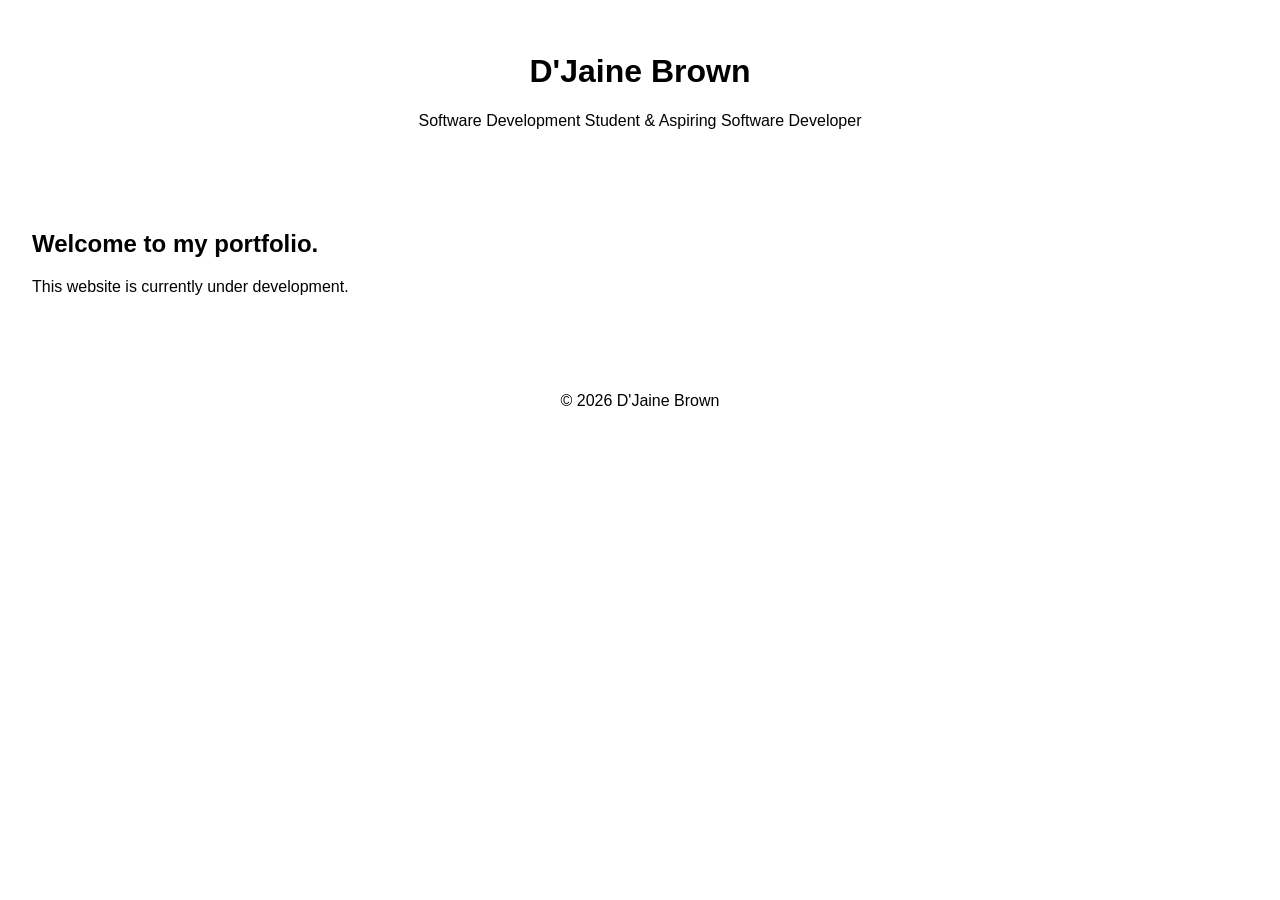
==== index.html @ 5266ee8f "Create Initial Portfolio Website" ====
<!DOCTYPE html>
<html lang="en">
<head>
    <meta charset="UTF-8">
    <meta name="viewport" content="width=device-width, initial-scale=1.0">
    <title>D'Jaine Brown | Portfolio</title>

    <link rel="stylesheet" href="CSS/style.css">
</head>

<body>

    <header>
        <h1>D'Jaine Brown</h1>
        <p>Software Development Student &amp; Aspiring Software Developer</p>
    </header>

    <main>
        <h2>Welcome to my portfolio.</h2>
        <p>This website is currently under development.</p>
    </main>

    <footer>
        <p>&copy; 2026 D'Jaine Brown</p>
    </footer>

    <script src="JS/script.js"></script>
</body>
</html>
---- CSS/style.css ----
body {
    font-family: Arial, sans-serif;
    margin: 0;
    padding: 0;
}

header,
main,
footer {
    padding: 2rem;
}

header {
    text-align: center;
}

footer {
    text-align: center;
}
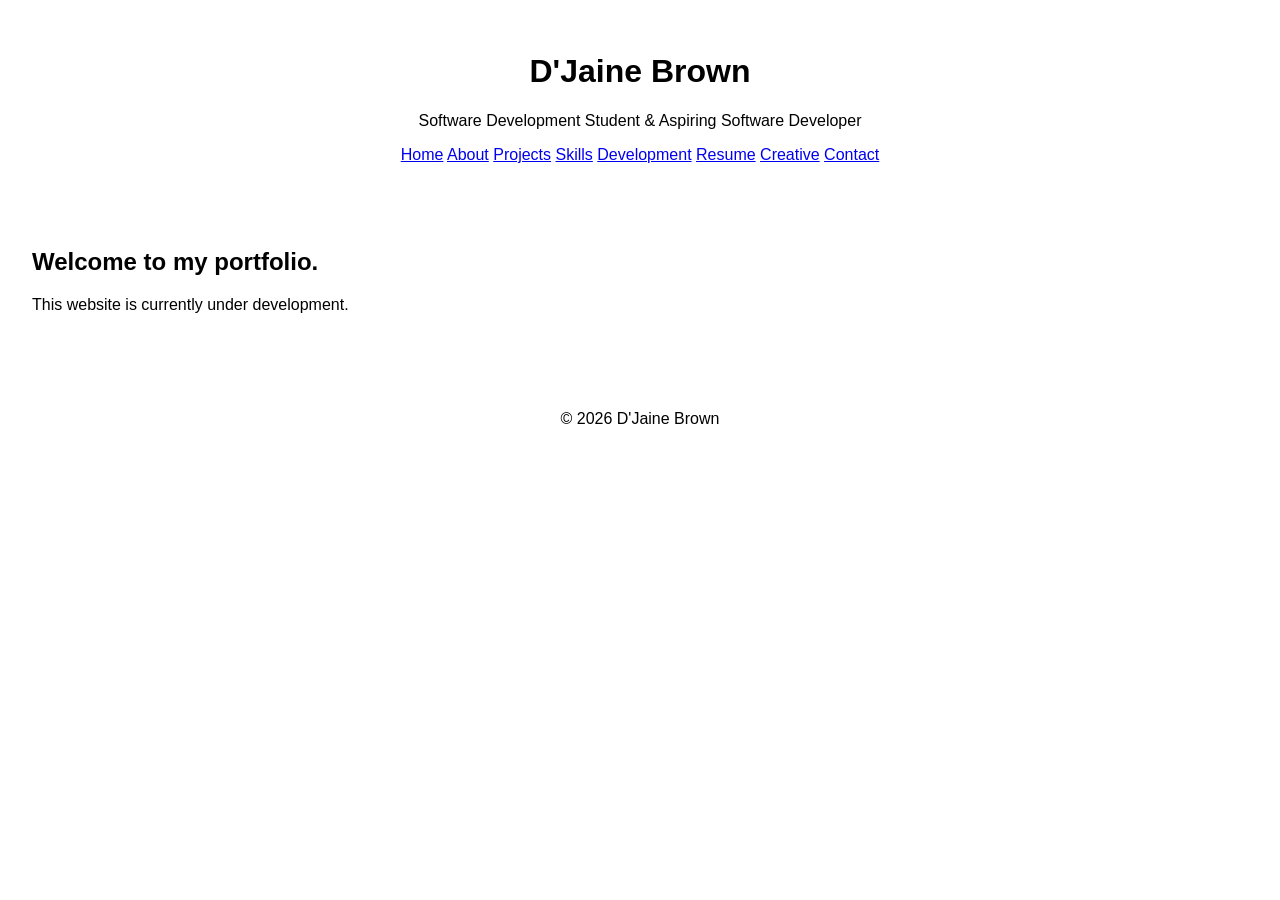
==== commit 0c6b0ed9: "Add additional HTML pages, modify index.html, and VSCode settings for portfolio website." ====
--- a/index.html
+++ b/index.html
@@ -13,6 +13,16 @@
     <header>
         <h1>D'Jaine Brown</h1>
         <p>Software Development Student &amp; Aspiring Software Developer</p>
+        <nav aria-label="Main navigation">
+            <a href="index.html" aria-current="page">Home</a>
+            <a href="about.html">About</a>
+            <a href="projects.html">Projects</a>
+            <a href="skills.html">Skills</a>
+            <a href="development.html">Development</a>
+            <a href="resume.html">Resume</a>
+            <a href="creative.html">Creative</a>
+            <a href="contact.html">Contact</a>
+        </nav>
     </header>
 
     <main>
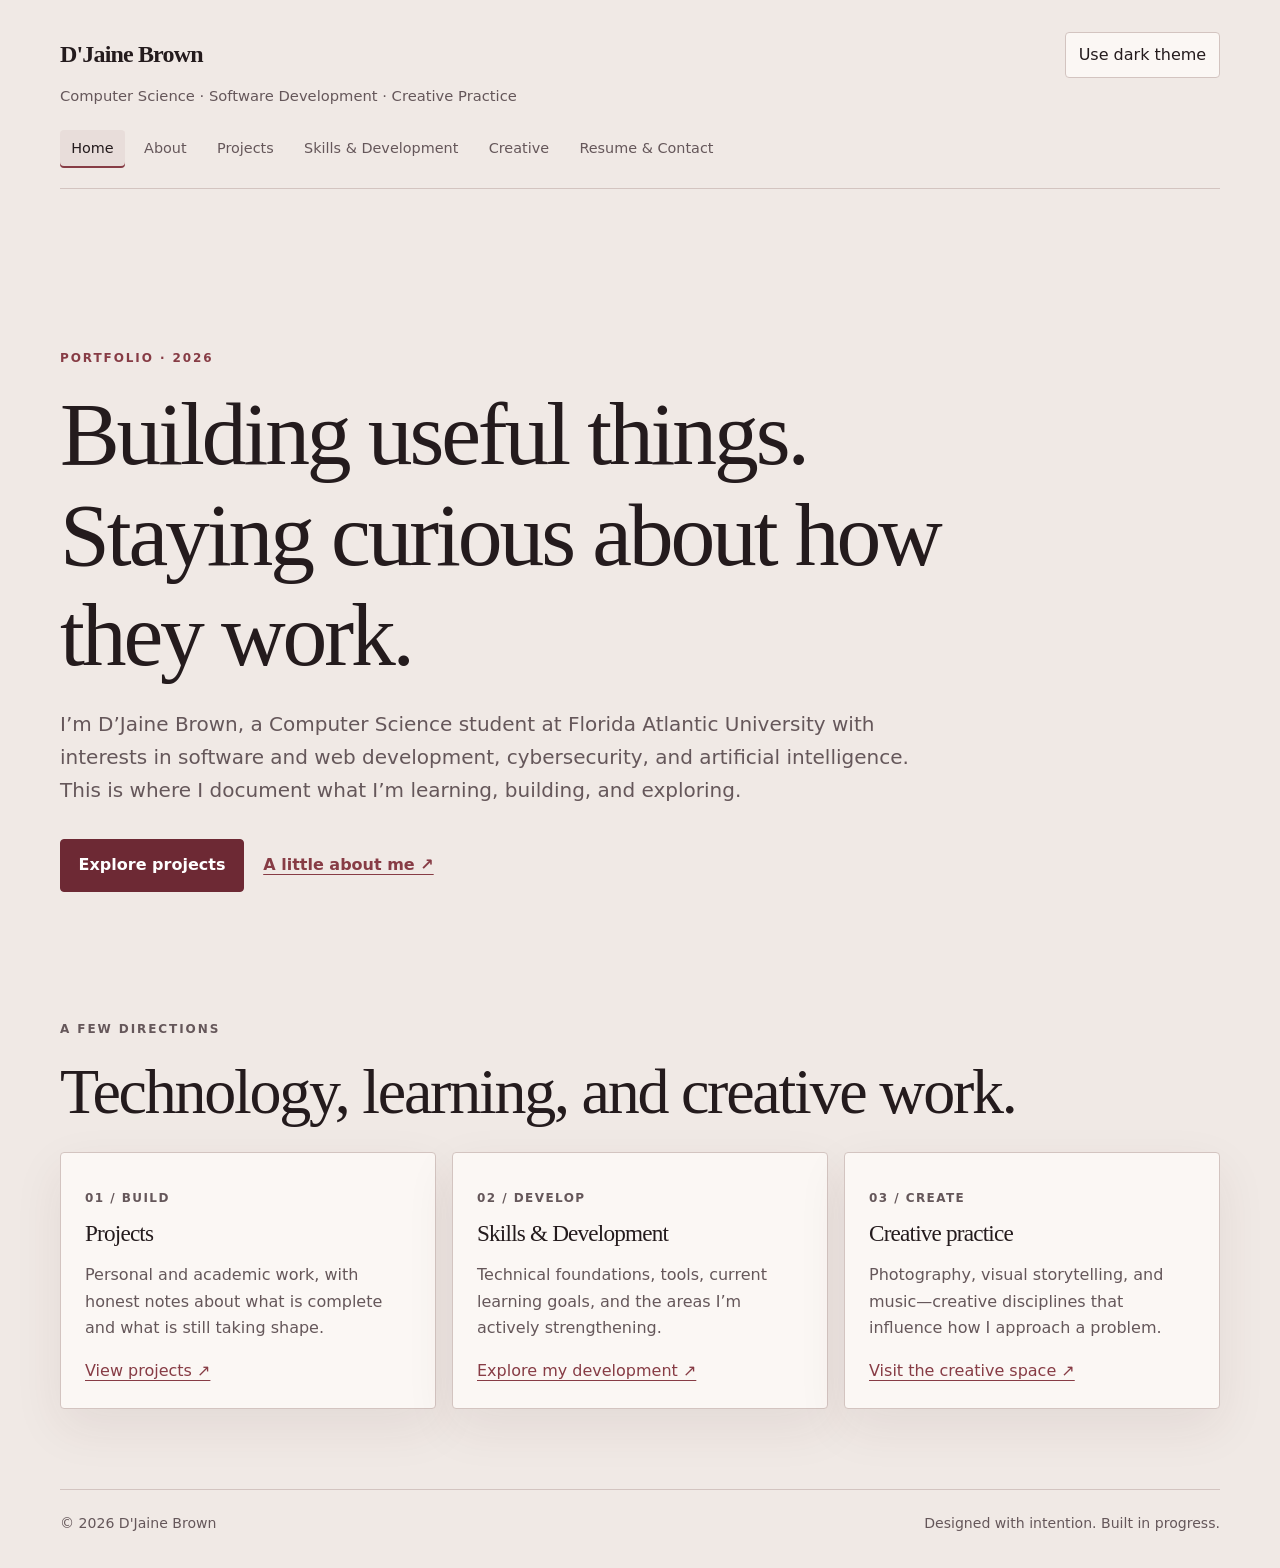
==== commit 212832af: "Add index.html portfolio foundation page" ====
--- a/index.html
+++ b/index.html
@@ -1,39 +1,43 @@
-<!DOCTYPE html>
+<!doctype html>
 <html lang="en">
 <head>
-    <meta charset="UTF-8">
-    <meta name="viewport" content="width=device-width, initial-scale=1.0">
-    <title>D'Jaine Brown | Portfolio</title>
-
-    <link rel="stylesheet" href="CSS/style.css">
+  <meta charset="utf-8">
+  <meta name="viewport" content="width=device-width, initial-scale=1">
+  <meta name="description" content="The portfolio of D'Jaine Brown, a Computer Science student interested in software development, cybersecurity, AI, and creative work.">
+  <meta name="theme-color" content="#171516">
+  <title>Home | D'Jaine Brown</title>
+  <link rel="stylesheet" href="CSS/style.css">
+  <script>
+    try {
+      const saved = localStorage.getItem("portfolio-theme");
+      const prefersLight = window.matchMedia("(prefers-color-scheme: light)").matches;
+      if (saved === "light" || (!saved && prefersLight)) document.documentElement.dataset.theme = "light";
+    } catch (_) {}
+  </script>
 </head>
-
 <body>
-
-    <header>
-        <h1>D'Jaine Brown</h1>
-        <p>Software Development Student &amp; Aspiring Software Developer</p>
-        <nav aria-label="Main navigation">
-            <a href="index.html" aria-current="page">Home</a>
-            <a href="about.html">About</a>
-            <a href="projects.html">Projects</a>
-            <a href="skills.html">Skills</a>
-            <a href="development.html">Development</a>
-            <a href="resume.html">Resume</a>
-            <a href="creative.html">Creative</a>
-            <a href="contact.html">Contact</a>
-        </nav>
-    </header>
-
-    <main>
-        <h2>Welcome to my portfolio.</h2>
-        <p>This website is currently under development.</p>
-    </main>
-
-    <footer>
-        <p>&copy; 2026 D'Jaine Brown</p>
-    </footer>
-
-    <script src="JS/script.js"></script>
+<header class="site-header">
+  <div class="header-top">
+    <a class="brand" href="index.html">D'Jaine Brown</a>
+    <div class="header-actions">
+      <button class="theme-toggle" type="button" data-theme-toggle aria-pressed="false">Use light theme</button>
+      <button class="menu-toggle" type="button" data-menu-toggle aria-expanded="false" aria-controls="primary-navigation">Menu</button>
+    </div>
+  </div>
+  <p class="header-tagline">Computer Science · Software Development · Creative Practice</p>
+  <nav class="primary-nav" id="primary-navigation" data-primary-nav aria-label="Main navigation">
+    <a href="index.html" aria-current="page">Home</a>
+    <a href="about.html">About</a>
+    <a href="projects.html">Projects</a>
+    <a href="skills-development.html">Skills & Development</a>
+    <a href="creative.html">Creative</a>
+    <a href="resume-contact.html">Resume & Contact</a>
+  </nav>
+</header>
+<main>
+<section class="hero"><p class="eyebrow">Portfolio · 2026</p><h1>Building useful things. Staying curious about how they work.</h1><p class="lead">I’m D’Jaine Brown, a Computer Science student at Florida Atlantic University with interests in software and web development, cybersecurity, and artificial intelligence. This is where I document what I’m learning, building, and exploring.</p><div class="hero-actions"><a class="button" href="projects.html">Explore projects</a><a class="text-link" href="about.html">A little about me ↗</a></div></section>
+<section class="content-section"><div class="section-heading"><p class="eyebrow">A few directions</p><h2>Technology, learning, and creative work.</h2></div><div class="card-grid"><article class="card"><p class="card-kicker">01 / Build</p><h3>Projects</h3><p>Personal and academic work, with honest notes about what is complete and what is still taking shape.</p><a href="projects.html">View projects ↗</a></article><article class="card"><p class="card-kicker">02 / Develop</p><h3>Skills &amp; Development</h3><p>Technical foundations, tools, current learning goals, and the areas I’m actively strengthening.</p><a href="skills-development.html">Explore my development ↗</a></article><article class="card"><p class="card-kicker">03 / Create</p><h3>Creative practice</h3><p>Photography, visual storytelling, and music—creative disciplines that influence how I approach a problem.</p><a href="creative.html">Visit the creative space ↗</a></article></div></section>
+</main>
+<footer class="site-footer"><span>© <span data-current-year>2026</span> D'Jaine Brown</span><span>Designed with intention. Built in progress.</span></footer><script src="JS/script.js"></script>
 </body>
 </html>
--- a/CSS/style.css
+++ b/CSS/style.css
@@ -1,19 +1,107 @@
+/* Oxblood & Charcoal — portfolio foundation */
+:root {
+  color-scheme: dark;
+  --bg: #171516;
+  --surface: #211d1e;
+  --surface-raised: #292324;
+  --ink: #F0E9E5;
+  --muted: #B9AAA7;
+  --accent: #C17B78;
+  --accent-strong: #A95059;
+  --oxblood: #492329;
+  --line: #49383A;
+  --shadow: 0 18px 50px rgba(0, 0, 0, .18);
+  --max-width: 1160px;
+  --radius: 4px;
+}
+:root[data-theme="light"] {
+  color-scheme: light;
+  --bg: #F0E9E5;
+  --surface: #FBF7F4;
+  --surface-raised: #E8DDDA;
+  --ink: #241B1D;
+  --muted: #65575A;
+  --accent: #873C45;
+  --accent-strong: #6D2934;
+  --oxblood: #492329;
+  --line: #D3C4C0;
+  --shadow: 0 18px 50px rgba(73, 35, 41, .08);
+}
+* { box-sizing: border-box; }
+html { scroll-behavior: smooth; }
 body {
-    font-family: Arial, sans-serif;
-    margin: 0;
-    padding: 0;
+  margin: 0;
+  background: var(--bg);
+  color: var(--ink);
+  font-family: Inter, ui-sans-serif, system-ui, -apple-system, BlinkMacSystemFont, "Segoe UI", sans-serif;
+  line-height: 1.65;
+  transition: background-color .2s ease, color .2s ease;
 }
-
-header,
-main,
-footer {
-    padding: 2rem;
+a { color: var(--accent); text-underline-offset: .22em; text-decoration-thickness: 1px; }
+a:hover { color: var(--accent-strong); }
+a:focus-visible, button:focus-visible { outline: 2px solid var(--accent); outline-offset: 4px; }
+.site-header, main, .site-footer { width: min(100% - 3rem, var(--max-width)); margin-inline: auto; }
+.site-header { padding: 2rem 0 1.2rem; border-bottom: 1px solid var(--line); }
+.header-top { display: flex; align-items: center; justify-content: space-between; gap: 1rem; }
+.brand { color: var(--ink); text-decoration: none; font-family: Georgia, "Times New Roman", serif; font-size: 1.5rem; font-weight: 700; letter-spacing: -.035em; }
+.header-tagline { color: var(--muted); margin: .35rem 0 1.4rem; font-size: .92rem; }
+.header-actions { display: flex; align-items: center; gap: .65rem; }
+.theme-toggle, .menu-toggle {
+  border: 1px solid var(--line); background: var(--surface); color: var(--ink);
+  padding: .55rem .8rem; border-radius: var(--radius); font: inherit; cursor: pointer;
 }
-
-header {
-    text-align: center;
+.menu-toggle { display: none; }
+.primary-nav { display: flex; flex-wrap: wrap; gap: .35rem .5rem; align-items: center; }
+.primary-nav a { color: var(--muted); text-decoration: none; padding: .45rem .7rem; border-radius: var(--radius); font-size: .9rem; }
+.primary-nav a:hover, .primary-nav a[aria-current="page"] { color: var(--ink); background: var(--surface-raised); }
+.primary-nav a[aria-current="page"] { box-shadow: inset 0 -2px var(--accent); }
+main { min-height: 65vh; padding: 2rem 0 5rem; }
+.hero { padding: clamp(4rem, 10vw, 8rem) 0 5rem; max-width: 900px; }
+.eyebrow { color: var(--accent); text-transform: uppercase; letter-spacing: .16em; font-size: .75rem; font-weight: 750; margin: 0 0 1rem; }
+h1, h2, h3 { font-family: Georgia, "Times New Roman", serif; font-weight: 500; letter-spacing: -.035em; line-height: 1.12; }
+h1 { font-size: clamp(2.8rem, 7vw, 6.2rem); margin: 0 0 1.4rem; max-width: 900px; }
+h2 { font-size: clamp(2.2rem, 5vw, 4rem); margin: 0 0 1rem; }
+h3 { font-size: 1.45rem; margin: 0 0 .75rem; }
+.lead { color: var(--muted); font-size: clamp(1.05rem, 2vw, 1.25rem); max-width: 68ch; }
+.hero-actions { display: flex; flex-wrap: wrap; align-items: center; gap: 1.2rem; margin-top: 2rem; }
+.button { display: inline-block; padding: .78rem 1.1rem; background: var(--accent-strong); color: #fff; text-decoration: none; border: 1px solid var(--accent-strong); border-radius: var(--radius); font-weight: 650; }
+.button:hover { color: #fff; background: var(--oxblood); border-color: var(--oxblood); }
+.text-link { font-weight: 650; }
+.section-heading { margin: 1rem 0 1.5rem; }
+.section-heading p { color: var(--muted); max-width: 65ch; }
+.card-grid { display: grid; grid-template-columns: repeat(3, minmax(0, 1fr)); gap: 1rem; }
+.card, .panel { background: var(--surface); border: 1px solid var(--line); padding: 1.5rem; border-radius: var(--radius); box-shadow: var(--shadow); }
+.card p, .panel p, .muted { color: var(--muted); }
+.card-kicker { color: var(--accent); font-size: .75rem; font-weight: 750; letter-spacing: .12em; text-transform: uppercase; }
+.page-intro { padding: 3rem 0 2rem; max-width: 820px; }
+.page-intro .lead { margin-top: 1rem; }
+.content-section { margin-top: 3rem; }
+.prose { max-width: 76ch; }
+.prose p { color: var(--muted); }
+.tag-list { display: flex; flex-wrap: wrap; gap: .5rem; padding: 0; list-style: none; }
+.tag-list li { border: 1px solid var(--line); color: var(--muted); padding: .35rem .65rem; font-size: .85rem; border-radius: 2px; }
+.project-status { color: var(--accent); font-size: .78rem; font-weight: 750; text-transform: uppercase; letter-spacing: .1em; }
+.timeline { border-top: 1px solid var(--line); }
+.timeline-item { display: grid; grid-template-columns: 4rem 1fr; gap: 1.25rem; padding: 1.5rem 0; border-bottom: 1px solid var(--line); }
+.timeline-number { color: var(--accent); font-weight: 750; }
+.creative-intro { max-width: 760px; }
+.creative-feature { min-height: 230px; display: flex; flex-direction: column; justify-content: space-between; background: linear-gradient(145deg, var(--surface-raised), var(--surface)); }
+.creative-feature:nth-child(2) { background: linear-gradient(145deg, var(--oxblood), var(--surface)); }
+.creative-feature p { max-width: 38ch; }
+.contact-list { display: grid; gap: .75rem; }
+.contact-list a { width: fit-content; }
+.site-footer { border-top: 1px solid var(--line); padding: 1.4rem 0 2rem; color: var(--muted); font-size: .88rem; display: flex; justify-content: space-between; flex-wrap: wrap; gap: .5rem 1rem; }
+@media (max-width: 760px) {
+  .site-header, main, .site-footer { width: min(100% - 2rem, var(--max-width)); }
+  .header-top { align-items: flex-start; }
+  .menu-toggle { display: inline-block; }
+  .primary-nav { display: none; flex-direction: column; align-items: stretch; padding-top: 1rem; }
+  .primary-nav.is-open { display: flex; }
+  .primary-nav a { padding: .65rem .5rem; }
+  .card-grid { grid-template-columns: 1fr; }
+  .hero { padding: 4rem 0; }
+  .timeline-item { grid-template-columns: 2rem 1fr; }
 }
-
-footer {
-    text-align: center;
+@media (prefers-reduced-motion: reduce) {
+  *, *::before, *::after { scroll-behavior: auto !important; transition-duration: .01ms !important; animation-duration: .01ms !important; animation-iteration-count: 1 !important; }
 }
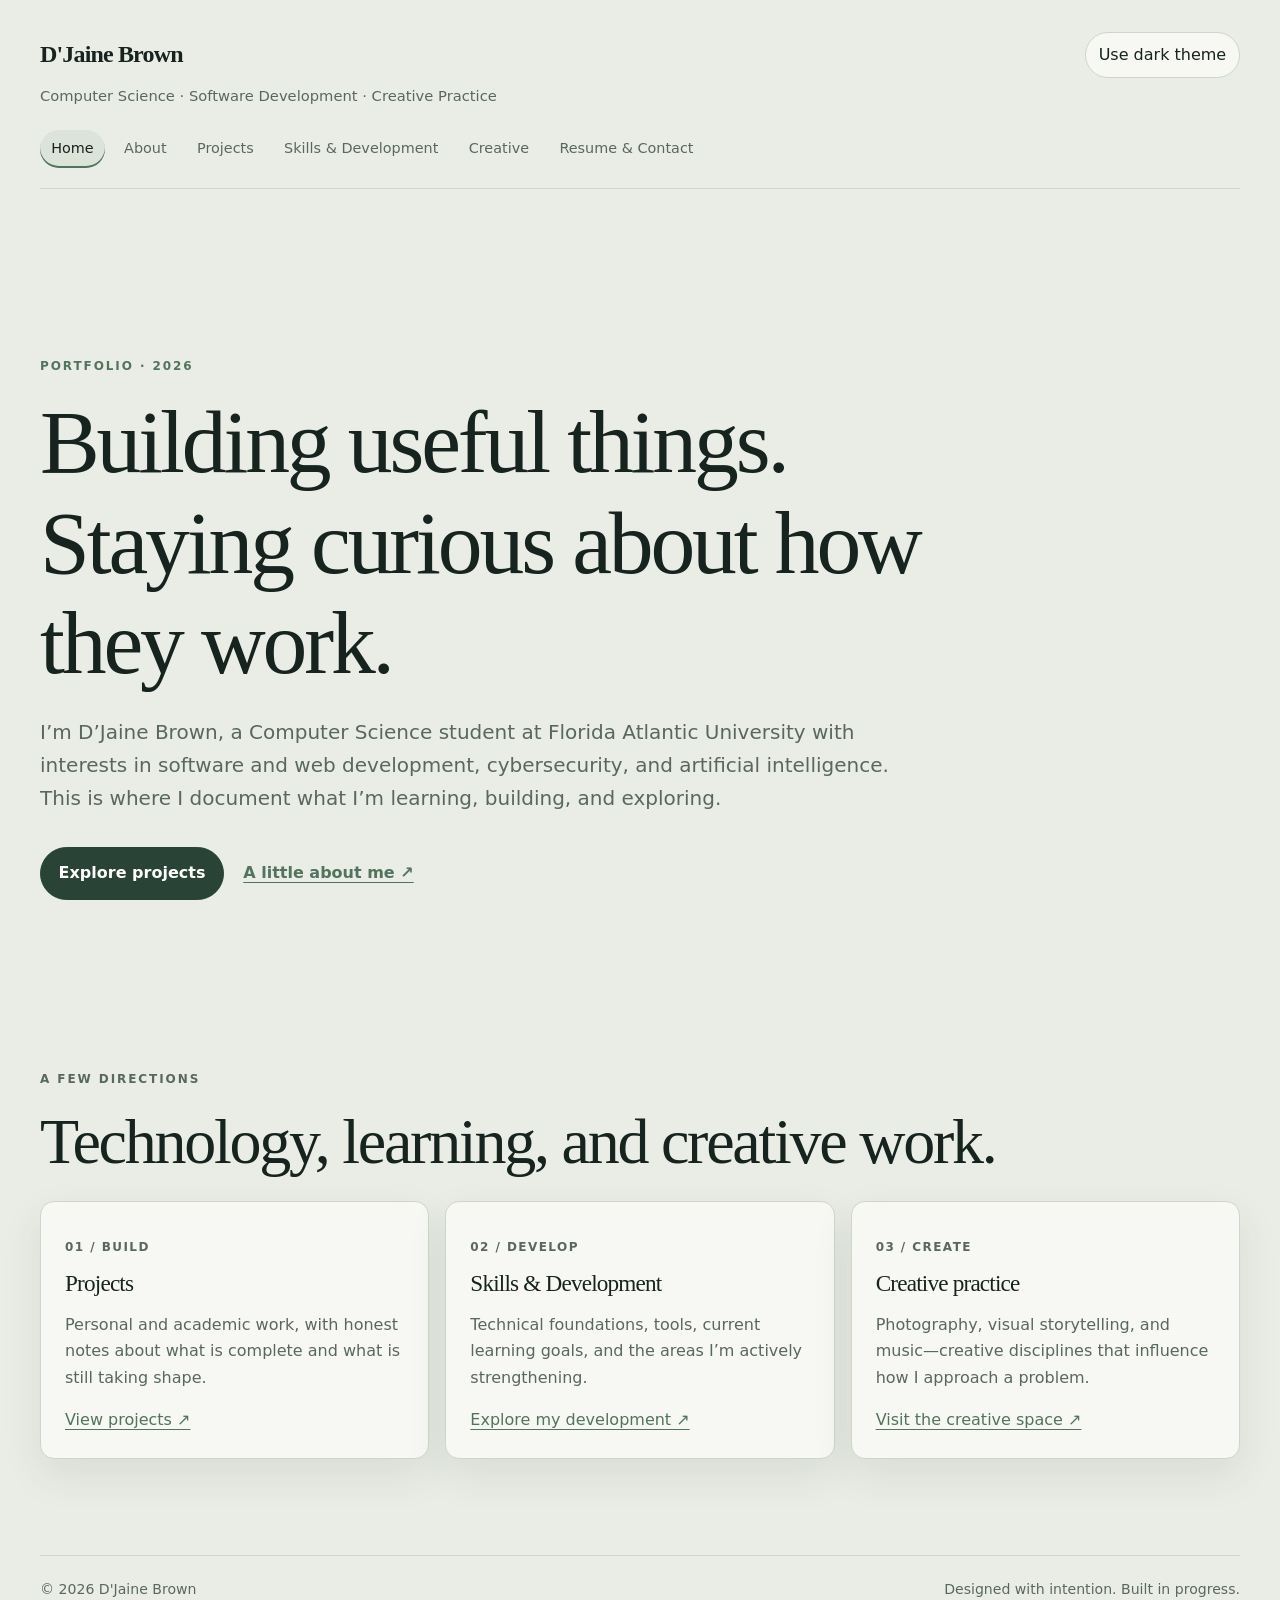
==== commit 53124d6a: "Update browser theme color for Forest and Sage palette" ====
--- a/index.html
+++ b/index.html
@@ -4,7 +4,7 @@
   <meta charset="utf-8">
   <meta name="viewport" content="width=device-width, initial-scale=1">
   <meta name="description" content="The portfolio of D'Jaine Brown, a Computer Science student interested in software development, cybersecurity, AI, and creative work.">
-  <meta name="theme-color" content="#171516">
+  <meta name="theme-color" content="#101A16">
   <title>Home | D'Jaine Brown</title>
   <link rel="stylesheet" href="CSS/style.css">
   <script>
--- a/CSS/style.css
+++ b/CSS/style.css
@@ -1,31 +1,33 @@
-/* Oxblood & Charcoal — portfolio foundation */
+/* Forest & Sage — portfolio foundation */
 :root {
   color-scheme: dark;
-  --bg: #171516;
-  --surface: #211d1e;
-  --surface-raised: #292324;
-  --ink: #F0E9E5;
-  --muted: #B9AAA7;
-  --accent: #C17B78;
-  --accent-strong: #A95059;
-  --oxblood: #492329;
-  --line: #49383A;
-  --shadow: 0 18px 50px rgba(0, 0, 0, .18);
-  --max-width: 1160px;
-  --radius: 4px;
+  --bg: #101A16;
+  --surface: #182720;
+  --surface-raised: #203C30;
+  --ink: #EAEDE5;
+  --muted: #B8C5B5;
+  --accent: #8DA995;
+  --accent-strong: #B8C5B5;
+  --forest: #203C30;
+  --line: #34483D;
+  --shadow: 0 16px 42px rgba(0, 0, 0, .24);
+  --shadow-hover: 0 24px 54px rgba(0, 0, 0, .34);
+  --max-width: 1360px;
+  --radius: 14px;
 }
 :root[data-theme="light"] {
   color-scheme: light;
-  --bg: #F0E9E5;
-  --surface: #FBF7F4;
-  --surface-raised: #E8DDDA;
-  --ink: #241B1D;
-  --muted: #65575A;
-  --accent: #873C45;
-  --accent-strong: #6D2934;
-  --oxblood: #492329;
-  --line: #D3C4C0;
-  --shadow: 0 18px 50px rgba(73, 35, 41, .08);
+  --bg: #EAEDE5;
+  --surface: #F7F8F3;
+  --surface-raised: #DCE4D9;
+  --ink: #17231F;
+  --muted: #59685E;
+  --accent: #52735C;
+  --accent-strong: #294337;
+  --forest: #203C30;
+  --line: #CCD6CA;
+  --shadow: 0 16px 42px rgba(32, 60, 48, .09);
+  --shadow-hover: 0 24px 54px rgba(32, 60, 48, .16);
 }
 * { box-sizing: border-box; }
 html { scroll-behavior: smooth; }
@@ -40,22 +42,22 @@
 a { color: var(--accent); text-underline-offset: .22em; text-decoration-thickness: 1px; }
 a:hover { color: var(--accent-strong); }
 a:focus-visible, button:focus-visible { outline: 2px solid var(--accent); outline-offset: 4px; }
-.site-header, main, .site-footer { width: min(100% - 3rem, var(--max-width)); margin-inline: auto; }
+.site-header, main, .site-footer { width: min(100% - 5rem, var(--max-width)); margin-inline: auto; }
 .site-header { padding: 2rem 0 1.2rem; border-bottom: 1px solid var(--line); }
-.header-top { display: flex; align-items: center; justify-content: space-between; gap: 1rem; }
+.header-top { display: flex; align-items: center; justify-content: space-between; gap: clamp(1.1rem, 2vw, 1.8rem); }
 .brand { color: var(--ink); text-decoration: none; font-family: Georgia, "Times New Roman", serif; font-size: 1.5rem; font-weight: 700; letter-spacing: -.035em; }
 .header-tagline { color: var(--muted); margin: .35rem 0 1.4rem; font-size: .92rem; }
 .header-actions { display: flex; align-items: center; gap: .65rem; }
 .theme-toggle, .menu-toggle {
   border: 1px solid var(--line); background: var(--surface); color: var(--ink);
-  padding: .55rem .8rem; border-radius: var(--radius); font: inherit; cursor: pointer;
+  padding: .55rem .8rem; border-radius: 999px; font: inherit; cursor: pointer;
 }
 .menu-toggle { display: none; }
 .primary-nav { display: flex; flex-wrap: wrap; gap: .35rem .5rem; align-items: center; }
-.primary-nav a { color: var(--muted); text-decoration: none; padding: .45rem .7rem; border-radius: var(--radius); font-size: .9rem; }
+.primary-nav a { color: var(--muted); text-decoration: none; padding: .45rem .7rem; border-radius: 999px; font-size: .9rem; }
 .primary-nav a:hover, .primary-nav a[aria-current="page"] { color: var(--ink); background: var(--surface-raised); }
 .primary-nav a[aria-current="page"] { box-shadow: inset 0 -2px var(--accent); }
-main { min-height: 65vh; padding: 2rem 0 5rem; }
+main { min-height: 65vh; padding: 2.5rem 0 6rem; }
 .hero { padding: clamp(4rem, 10vw, 8rem) 0 5rem; max-width: 900px; }
 .eyebrow { color: var(--accent); text-transform: uppercase; letter-spacing: .16em; font-size: .75rem; font-weight: 750; margin: 0 0 1rem; }
 h1, h2, h3 { font-family: Georgia, "Times New Roman", serif; font-weight: 500; letter-spacing: -.035em; line-height: 1.12; }
@@ -64,22 +66,22 @@
 h3 { font-size: 1.45rem; margin: 0 0 .75rem; }
 .lead { color: var(--muted); font-size: clamp(1.05rem, 2vw, 1.25rem); max-width: 68ch; }
 .hero-actions { display: flex; flex-wrap: wrap; align-items: center; gap: 1.2rem; margin-top: 2rem; }
-.button { display: inline-block; padding: .78rem 1.1rem; background: var(--accent-strong); color: #fff; text-decoration: none; border: 1px solid var(--accent-strong); border-radius: var(--radius); font-weight: 650; }
+.button { display: inline-block; padding: .78rem 1.1rem; background: var(--accent-strong); color: #fff; text-decoration: none; border: 1px solid var(--accent-strong); border-radius: 999px; font-weight: 650; }
 .button:hover { color: #fff; background: var(--oxblood); border-color: var(--oxblood); }
 .text-link { font-weight: 650; }
 .section-heading { margin: 1rem 0 1.5rem; }
 .section-heading p { color: var(--muted); max-width: 65ch; }
 .card-grid { display: grid; grid-template-columns: repeat(3, minmax(0, 1fr)); gap: 1rem; }
-.card, .panel { background: var(--surface); border: 1px solid var(--line); padding: 1.5rem; border-radius: var(--radius); box-shadow: var(--shadow); }
-.card p, .panel p, .muted { color: var(--muted); }
+.card, .panel { background: var(--surface); border: 1px solid var(--line); padding: 1.5rem; border-radius: var(--radius); box-shadow: var(--shadow); transition: transform .22s ease, box-shadow .22s ease, border-color .22s ease; }
+.card p, .panel p, .muted { color: var(--muted); }\n.card:hover, .panel:hover { transform: translateY(-6px); box-shadow: var(--shadow-hover); border-color: var(--accent); }
 .card-kicker { color: var(--accent); font-size: .75rem; font-weight: 750; letter-spacing: .12em; text-transform: uppercase; }
 .page-intro { padding: 3rem 0 2rem; max-width: 820px; }
 .page-intro .lead { margin-top: 1rem; }
-.content-section { margin-top: 3rem; }
+.content-section { margin-top: clamp(4rem, 7vw, 7rem); }
 .prose { max-width: 76ch; }
 .prose p { color: var(--muted); }
 .tag-list { display: flex; flex-wrap: wrap; gap: .5rem; padding: 0; list-style: none; }
-.tag-list li { border: 1px solid var(--line); color: var(--muted); padding: .35rem .65rem; font-size: .85rem; border-radius: 2px; }
+.tag-list li { border: 1px solid var(--line); color: var(--muted); padding: .35rem .65rem; font-size: .85rem; border-radius: 999px; }
 .project-status { color: var(--accent); font-size: .78rem; font-weight: 750; text-transform: uppercase; letter-spacing: .1em; }
 .timeline { border-top: 1px solid var(--line); }
 .timeline-item { display: grid; grid-template-columns: 4rem 1fr; gap: 1.25rem; padding: 1.5rem 0; border-bottom: 1px solid var(--line); }
@@ -92,7 +94,7 @@
 .contact-list a { width: fit-content; }
 .site-footer { border-top: 1px solid var(--line); padding: 1.4rem 0 2rem; color: var(--muted); font-size: .88rem; display: flex; justify-content: space-between; flex-wrap: wrap; gap: .5rem 1rem; }
 @media (max-width: 760px) {
-  .site-header, main, .site-footer { width: min(100% - 2rem, var(--max-width)); }
+  .site-header, main, .site-footer { width: min(100% - 2.5rem, var(--max-width)); }
   .header-top { align-items: flex-start; }
   .menu-toggle { display: inline-block; }
   .primary-nav { display: none; flex-direction: column; align-items: stretch; padding-top: 1rem; }
